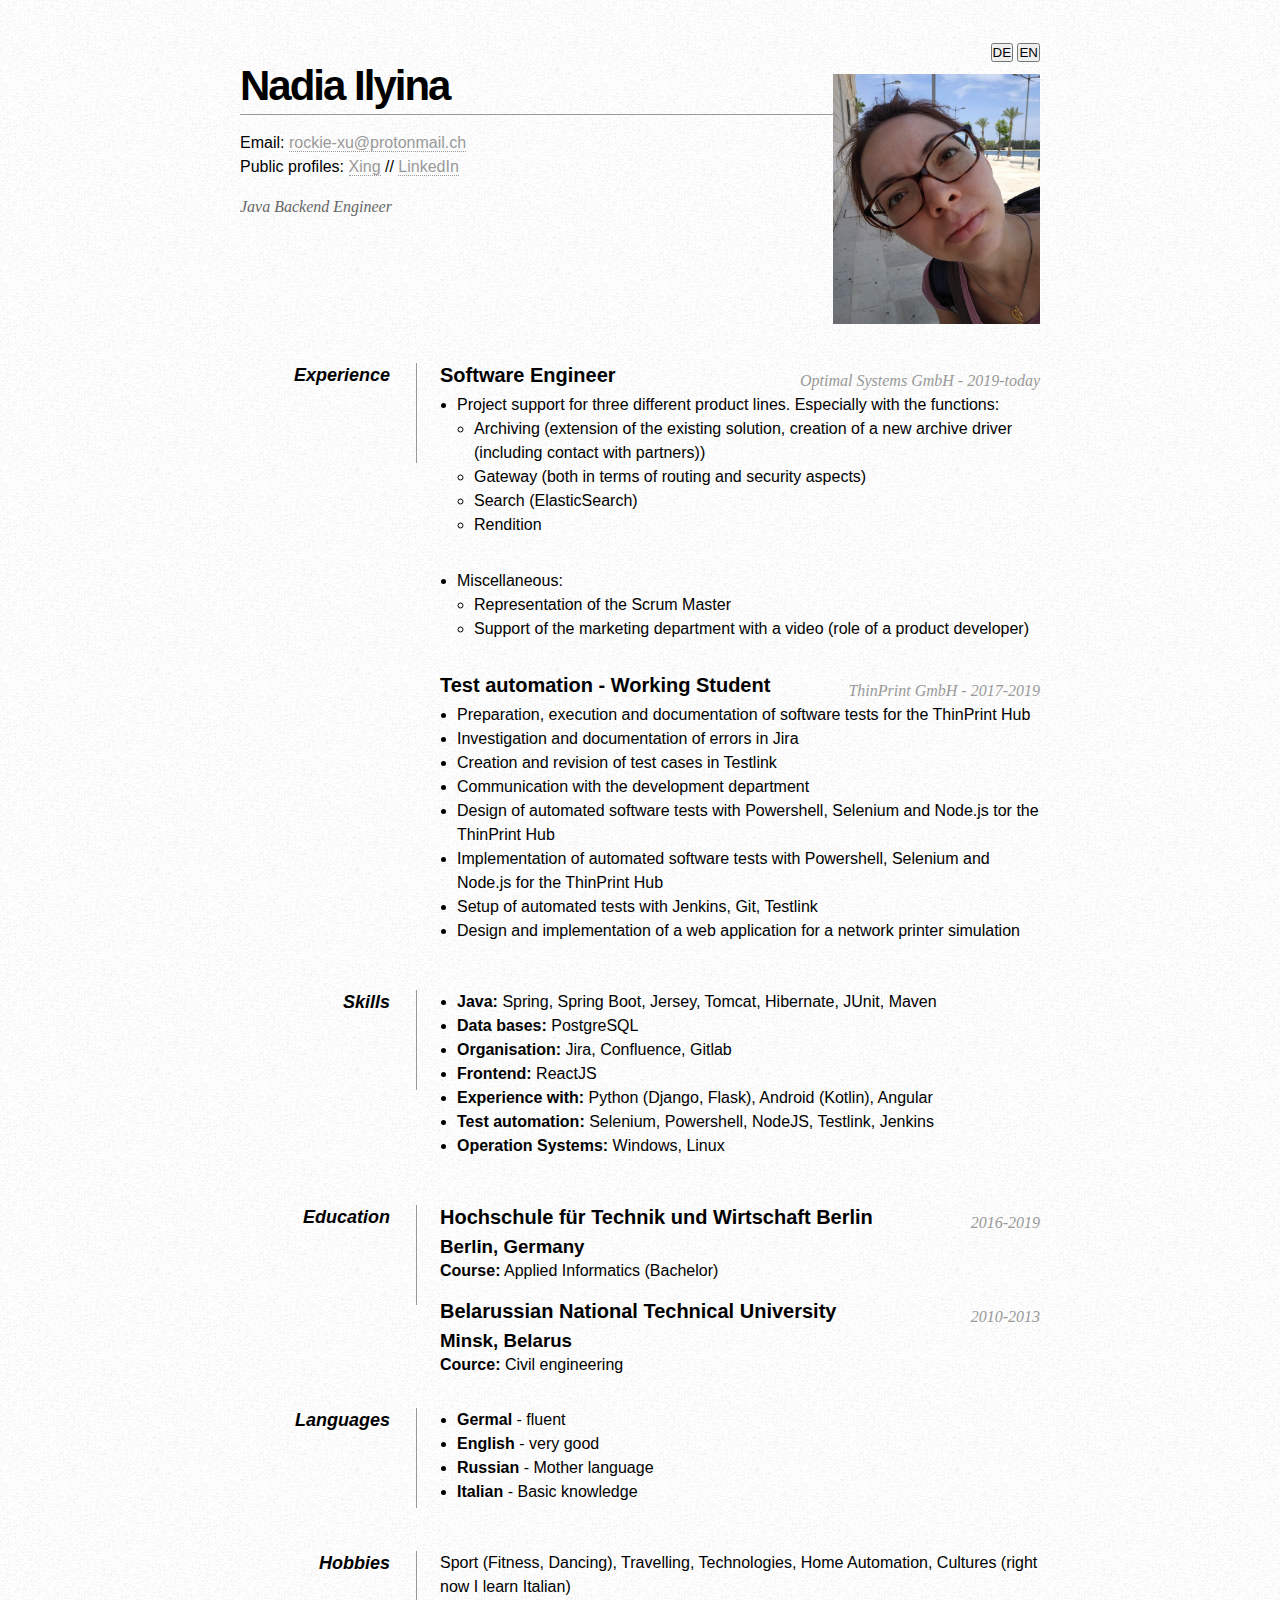
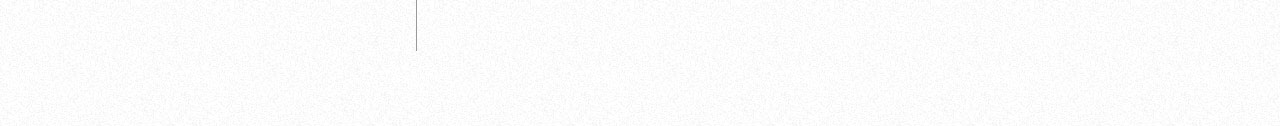
==== index_en.html @ c30f2872 "Update index_en.html" ====
<!DOCTYPE html PUBLIC "-//W3C//DTD XHTML 1.0 Strict//EN" "http://www.w3.org/TR/xhtml1/DTD/xhtml1-strict.dtd">
<html xmlns="http://www.w3.org/1999/xhtml" xml:lang="en" lang="en">

<head>
    <meta http-equiv="Content-Type" content="text/html; charset=utf-8" />
    <title>Rockie-Xu Resume</title>
    <link rel="stylesheet" href="styles.css">
</head>

<body>
    <div id="page-wrap">
        <div id="language-area">
            <button onclick="location.href = 'index.html';">
                DE
            </button>
            <button onclick="location.href = 'index_en.html';">
                EN
            </button>
        </div>

        <img src="images/rockie_2.jpg" alt="Photo of rockie-xu" id="pic" />

        <div id="contact-info" class="vcard">

            <h1 class="fn">Nadia Ilyina</h1>

            <p>
                Email: <a class="email" href="mailto:rockie-xu@protonmail.ch">rockie-xu@protonmail.ch</a>
                <br/> Public profiles: <a href="https://www.xing.com/profile/Nadia_Ilyina/cv">Xing</a> // <a class="profile_link" href="https://www.linkedin.com/in/nadia-ilyina-515b25109/">LinkedIn</a>
            </p>

        </div>

        <div id="objective">
            <p>
                Java Backend Engineer
                <br/>
                <br/>
                <br/>
            </p>
        </div>

        <div class="clear"></div>
        <br/>

        <dl>
            <dd class="clear"></dd>

            <dt>Experience</dt>
            <dd>
                <h2>Software Engineer</h2>
                <h2><span>Optimal Systems GmbH - 2019-today</span></h2>
                 <ul>
                    <li>
                        Project support for three different product lines. Especially with the functions:
                        <ul>
                            <li>Archiving (extension of the existing solution, creation of a new archive driver (including contact with partners))</li>
                            <li>Gateway (both in terms of routing and security aspects)</li>
                            <li>Search (ElasticSearch)</li>
                            <li>Rendition</li>
                        </ul>
                    </li>
                    <li>
                        Miscellaneous:
                        <ul>
                            <li>Representation of the Scrum Master</li>
                            <li>Support of the marketing department with a video (role of a product developer)   </li>
                        </ul>
                    </li>
                </ul>

                <h2>Test automation - Working Student</h2>
                <h2><span>ThinPrint GmbH - 2017-2019</span></h2>
                <ul>
                    <li>Preparation, execution and documentation of software tests for the ThinPrint Hub</li>
                    <li>Investigation and documentation of errors in Jira</li>
                    <li>Creation and revision of test cases in Testlink</li>
                    <li>Communication with the development department</li>
                    <li>Design of automated software tests with Powershell, Selenium and Node.js tor the ThinPrint Hub</li>
                    <li>Implementation of automated software tests with Powershell, Selenium and Node.js for the ThinPrint Hub</li>
                    <li>Setup of automated tests with Jenkins, Git, Testlink</li>
                    <li>Design and implementation of a web application for a network printer simulation</li>
                </ul>
            </dd>

            <dd class="clear"></dd>

            <dt>Skills</dt>
            <dd>
                <ul>
                    <li><strong>Java: </strong>Spring, Spring Boot, Jersey, Tomcat, Hibernate, JUnit, Maven</li>
                    <li><strong>Data bases: </strong>PostgreSQL</li>
                    <li><strong>Organisation: </strong>Jira, Confluence, Gitlab</li>
                    <li><strong>Frontend: </strong>ReactJS</li>
                    <li><strong>Experience with: </strong>Python (Django, Flask), Android (Kotlin), Angular</li>
                    <li><strong>Test automation: </strong>Selenium, Powershell, NodeJS, Testlink, Jenkins</li>
                    <li><strong>Operation Systems: </strong>Windows, Linux</li>
                </ul>
            </dd>

            <dd class="clear"></dd>

            <dt>Education</dt>
            <dd>
                <h2>Hochschule für Technik und Wirtschaft Berlin</h2>
                <h2><span>2016-2019</span></h2>
                <h3>Berlin, Germany</h3>
                <p><strong>Course:</strong> Applied Informatics (Bachelor)
            </dd>
            <dd>
                <h2>Belarussian National Technical University</h2>
                <h2><span>2010-2013</span></h2>
                <h3>Minsk, Belarus</h3>
                <p><strong>Cource: </strong>Civil engineering
            </dd>

            <dd class="clear"></dd>

            <dt>Languages</dt>
            <dd>
                <ul>
                    <li><strong>Germal</strong> - fluent</li>
                    <li><strong>English</strong> - very good</li>
                    <li><strong>Russian</strong> - Mother language</li>
                    <li><strong>Italian</strong> - Basic knowledge</li>
                </ul>
            </dd>

            <dd class="clear"></dd>

            <dt>Hobbies</dt>
            <dd>Sport (Fitness, Dancing), Travelling, Technologies, Home Automation, Cultures (right now I learn Italian)</dd>

            <dd class="clear"></dd>
        </dl>

        <div class="clear"></div>

    </div>

</body>

</html>
---- styles.css ----
* {
    margin: 0;
    padding: 0;
}

body {
    font: 16px Helvetica, Sans-Serif;
    line-height: 24px;
    background: url(images/noise.jpg);
}

.clear {
    clear: both;
}

#page-wrap {
    width: 800px;
    margin: 40px auto 60px;
}

#language-area {
    text-align: right;
    padding-bottom: 10px;
}

#pic {
    float: right;
    margin: 0px 0 0 0;
    height: 250px;
}

h1 {
    margin: 0 0 16px 0;
    padding: 0 0 16px 0;
    font-size: 42px;
    font-weight: bold;
    letter-spacing: -2px;
    border-bottom: 1px solid #999;
}

h2 {
    font-size: 20px;
    margin: 0 0 6px 0;
    position: relative;
}

h2 span {
    position: absolute;
    bottom: 0;
    right: 0;
    font-style: italic;
    font-family: Georgia, Serif;
    font-size: 16px;
    color: #999;
    font-weight: normal;
}

p {
    margin: 0 0 16px 0;
}

a {
    color: #999;
    text-decoration: none;
    border-bottom: 1px dotted #999;
}

a:hover {
    border-bottom-style: solid;
    color: black;
}

ul {
    margin: 0 0 32px 17px;
}

#objective {
    width: 500px;
    float: left;
}

#objective p {
    font-family: Georgia, Serif;
    font-style: italic;
    color: #666;
}

dt {
    font-style: italic;
    font-weight: bold;
    font-size: 18px;
    text-align: right;
    padding: 0 26px 0 0;
    width: 150px;
    float: left;
    height: 100px;
    border-right: 1px solid #999;
}

dd {
    width: 600px;
    float: right;
}

dd.clear {
    float: none;
    margin: 0;
    height: 15px;
}
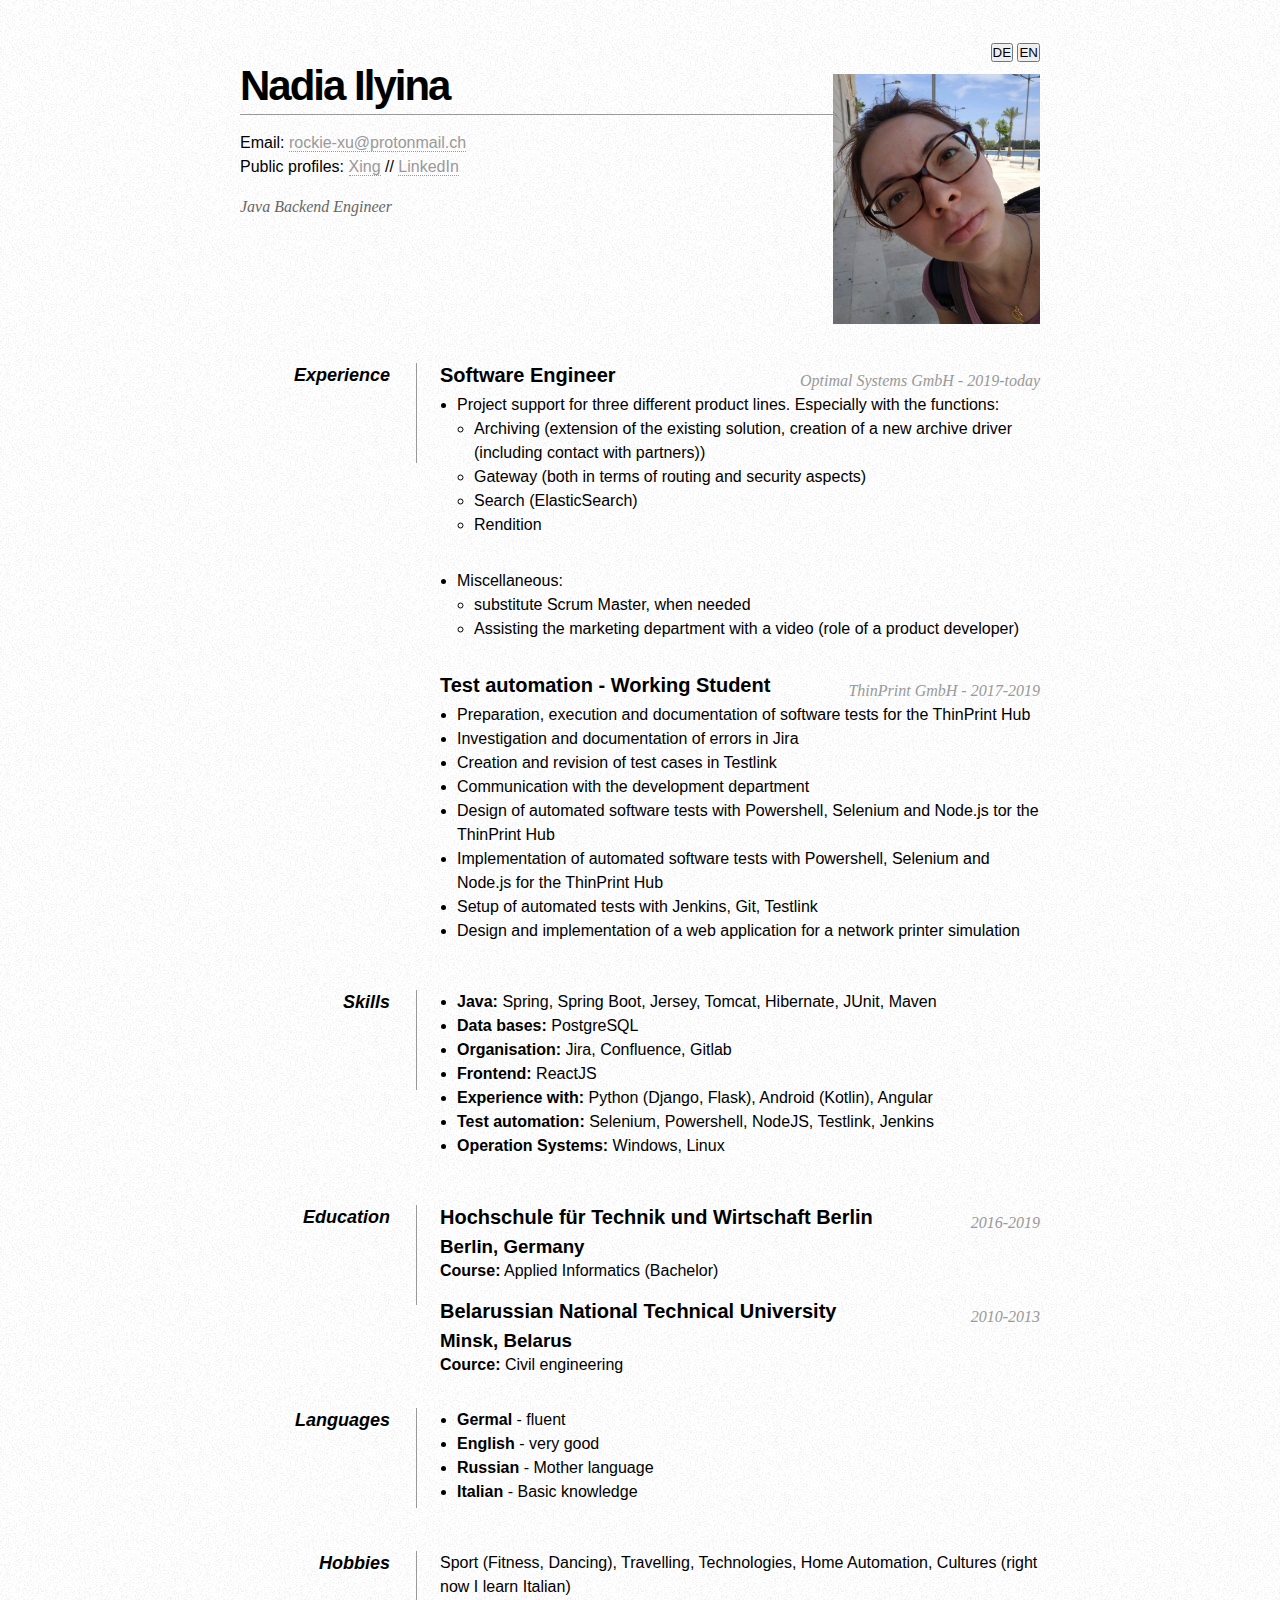
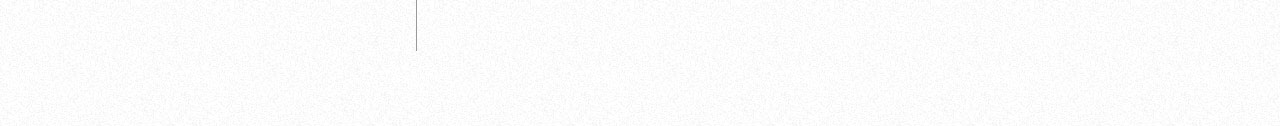
==== commit 865278cf: "Update index_en.html" ====
--- a/index_en.html
+++ b/index_en.html
@@ -63,8 +63,8 @@
                     <li>
                         Miscellaneous:
                         <ul>
-                            <li>Representation of the Scrum Master</li>
-                            <li>Support of the marketing department with a video (role of a product developer)   </li>
+                            <li>substitute Scrum Master, when needed</li>
+                            <li>Assisting the marketing department with a video (role of a product developer)</li>
                         </ul>
                     </li>
                 </ul>
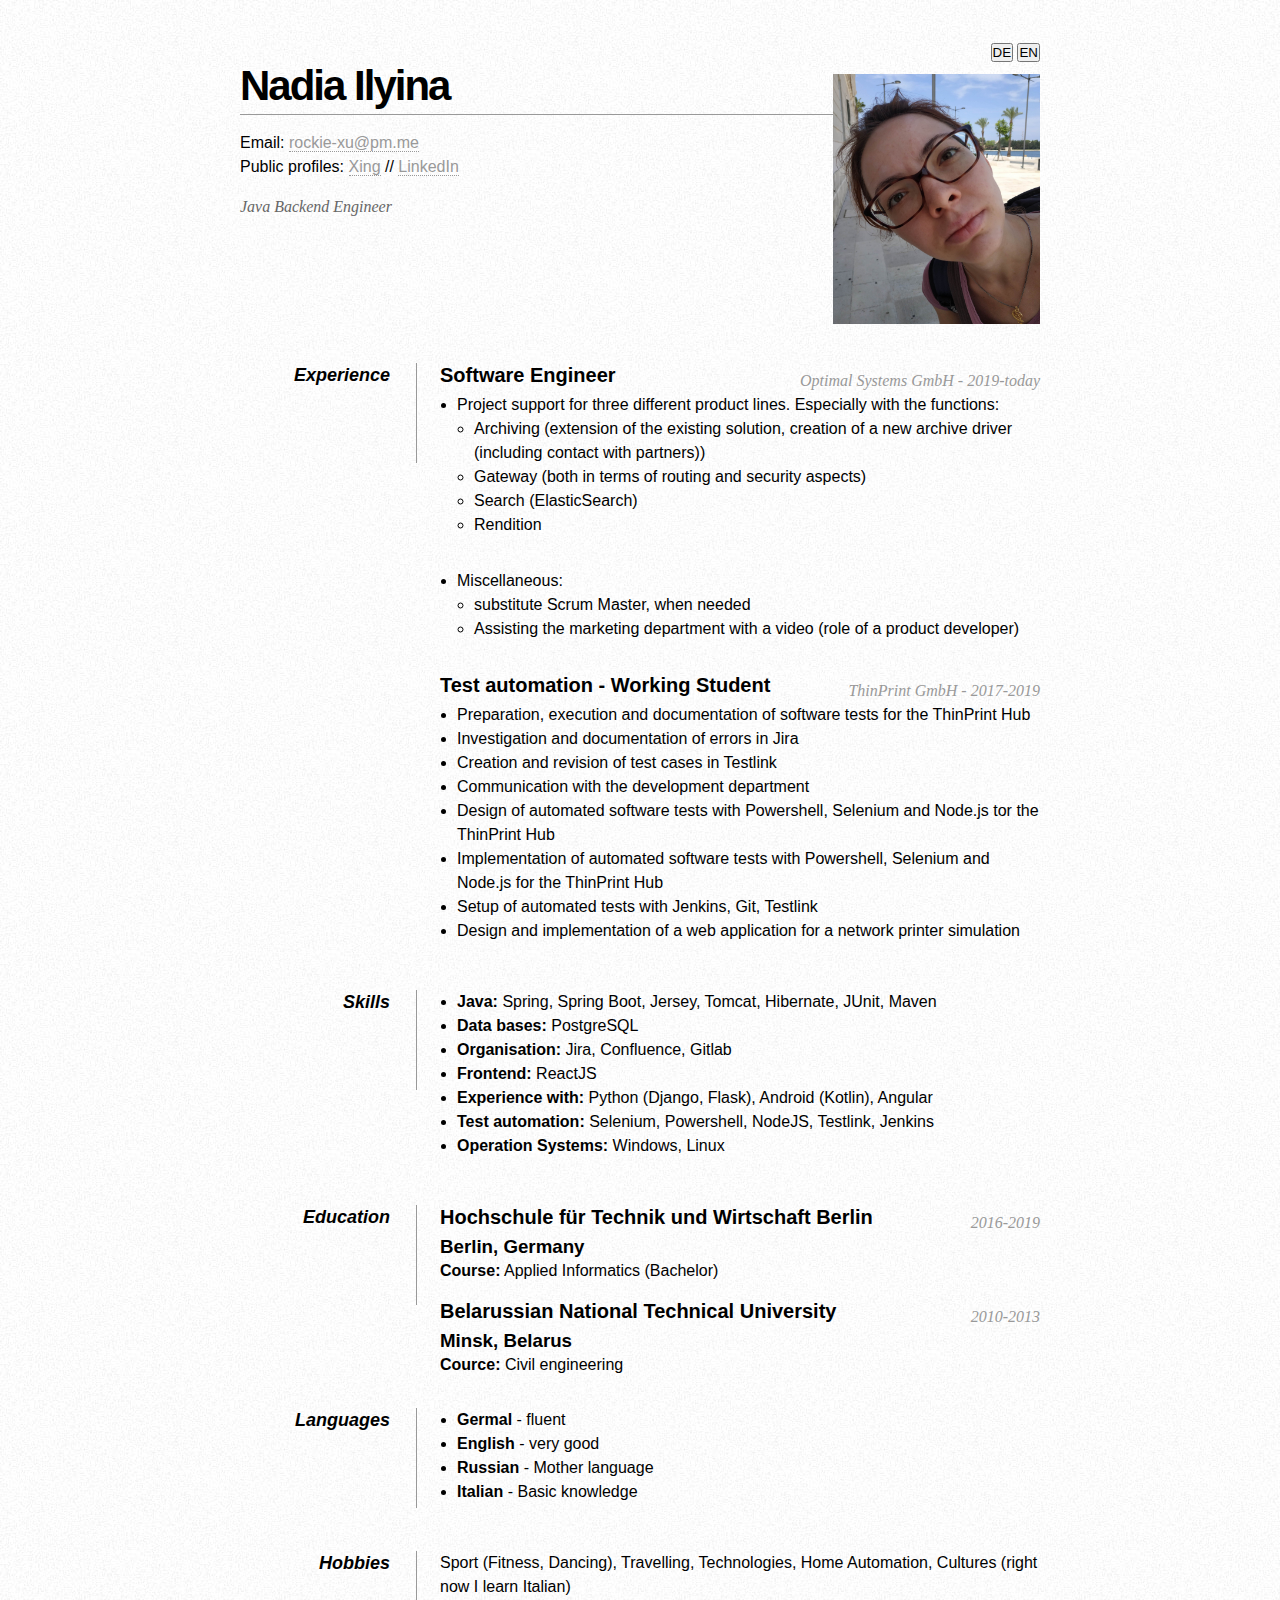
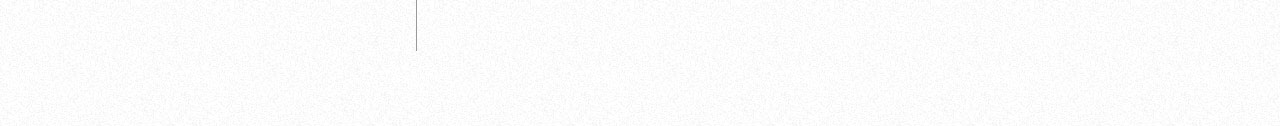
==== commit 8444ee98: "Update index_en.html" ====
--- a/index_en.html
+++ b/index_en.html
@@ -25,7 +25,7 @@
             <h1 class="fn">Nadia Ilyina</h1>
 
             <p>
-                Email: <a class="email" href="mailto:rockie-xu@protonmail.ch">rockie-xu@protonmail.ch</a>
+                Email: <a class="email" href="mailto:rockie-xu@pm.me">rockie-xu@pm.me</a>
                 <br/> Public profiles: <a href="https://www.xing.com/profile/Nadia_Ilyina/cv">Xing</a> // <a class="profile_link" href="https://www.linkedin.com/in/nadia-ilyina-515b25109/">LinkedIn</a>
             </p>
 
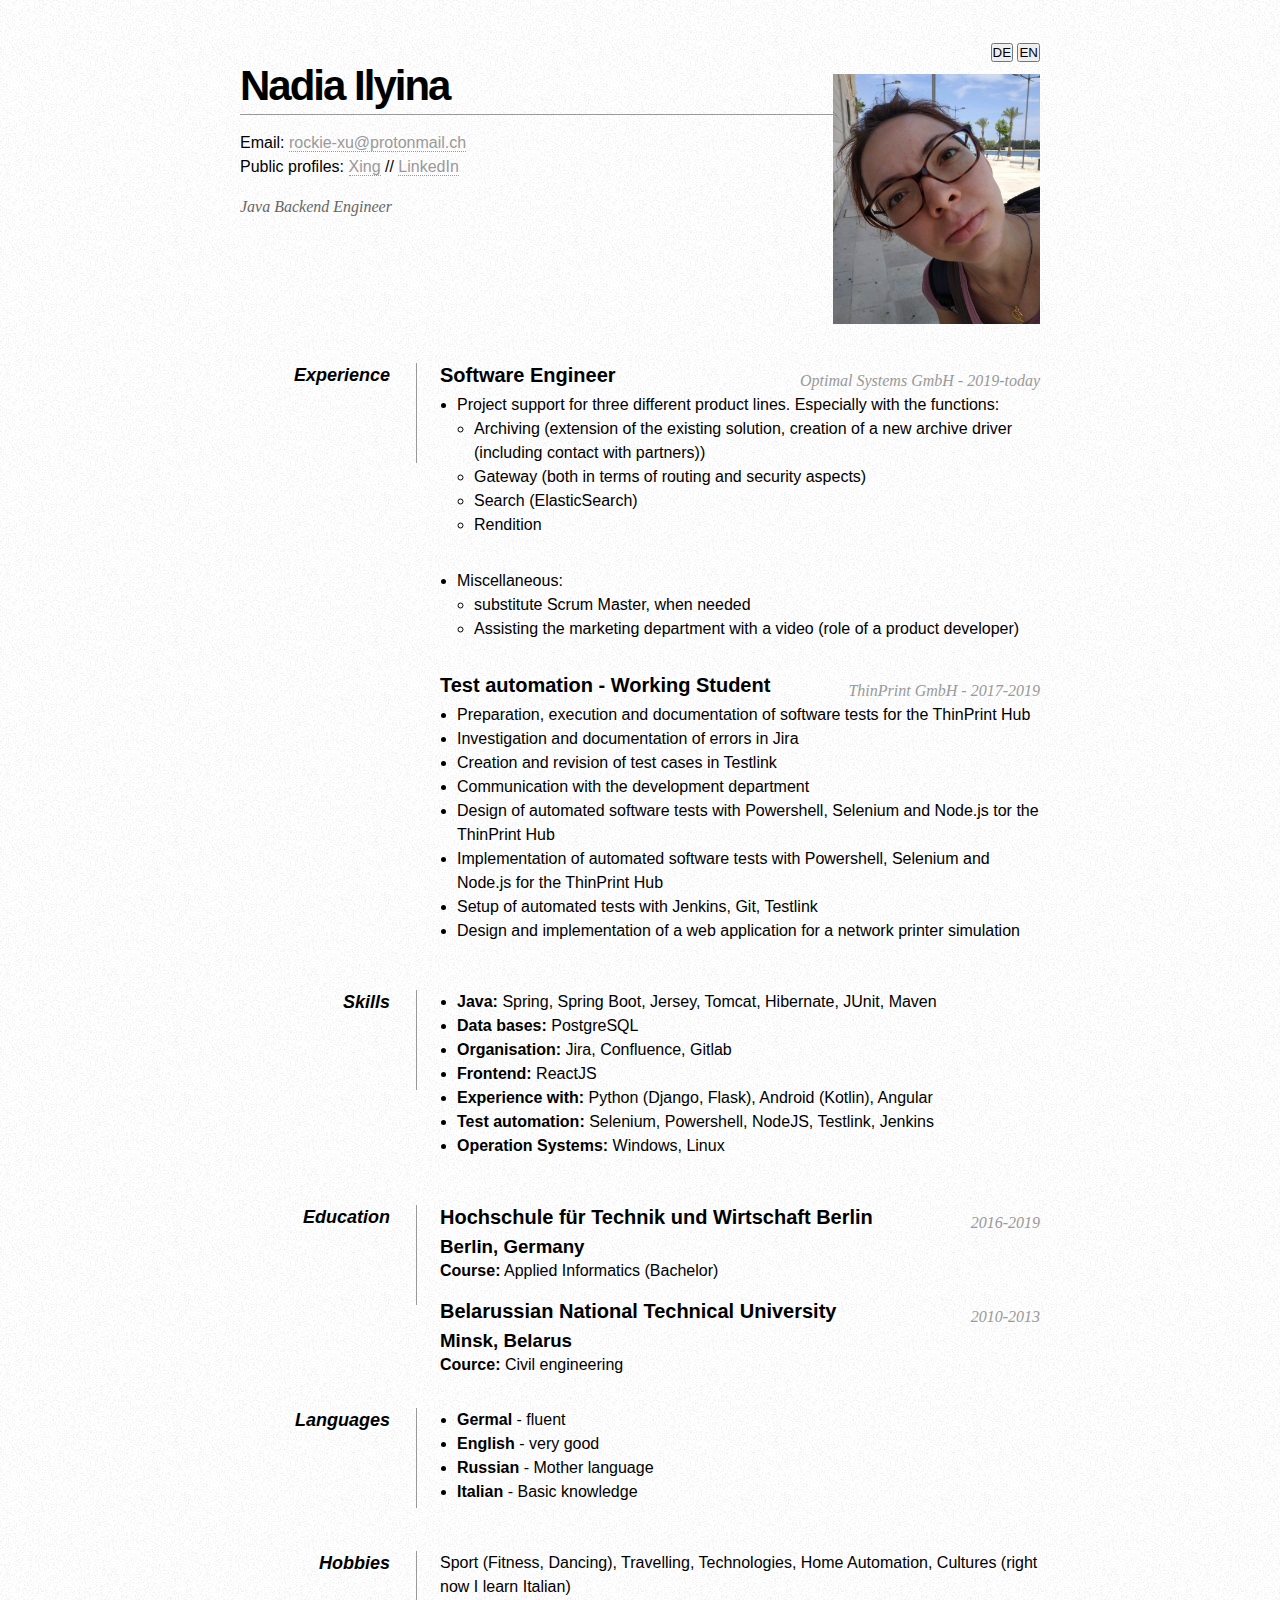
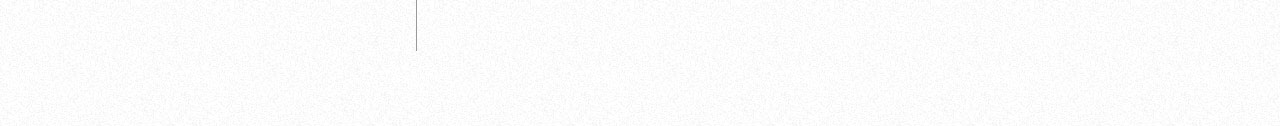
==== commit 13843351: "Update index_en.html" ====
--- a/index_en.html
+++ b/index_en.html
@@ -25,7 +25,7 @@
             <h1 class="fn">Nadia Ilyina</h1>
 
             <p>
-                Email: <a class="email" href="mailto:rockie-xu@pm.me">rockie-xu@pm.me</a>
+                Email: <a class="email" href="mailto:rockie-xu@protonmail.ch">rockie-xu@protonmail.ch</a>
                 <br/> Public profiles: <a href="https://www.xing.com/profile/Nadia_Ilyina/cv">Xing</a> // <a class="profile_link" href="https://www.linkedin.com/in/nadia-ilyina-515b25109/">LinkedIn</a>
             </p>
 
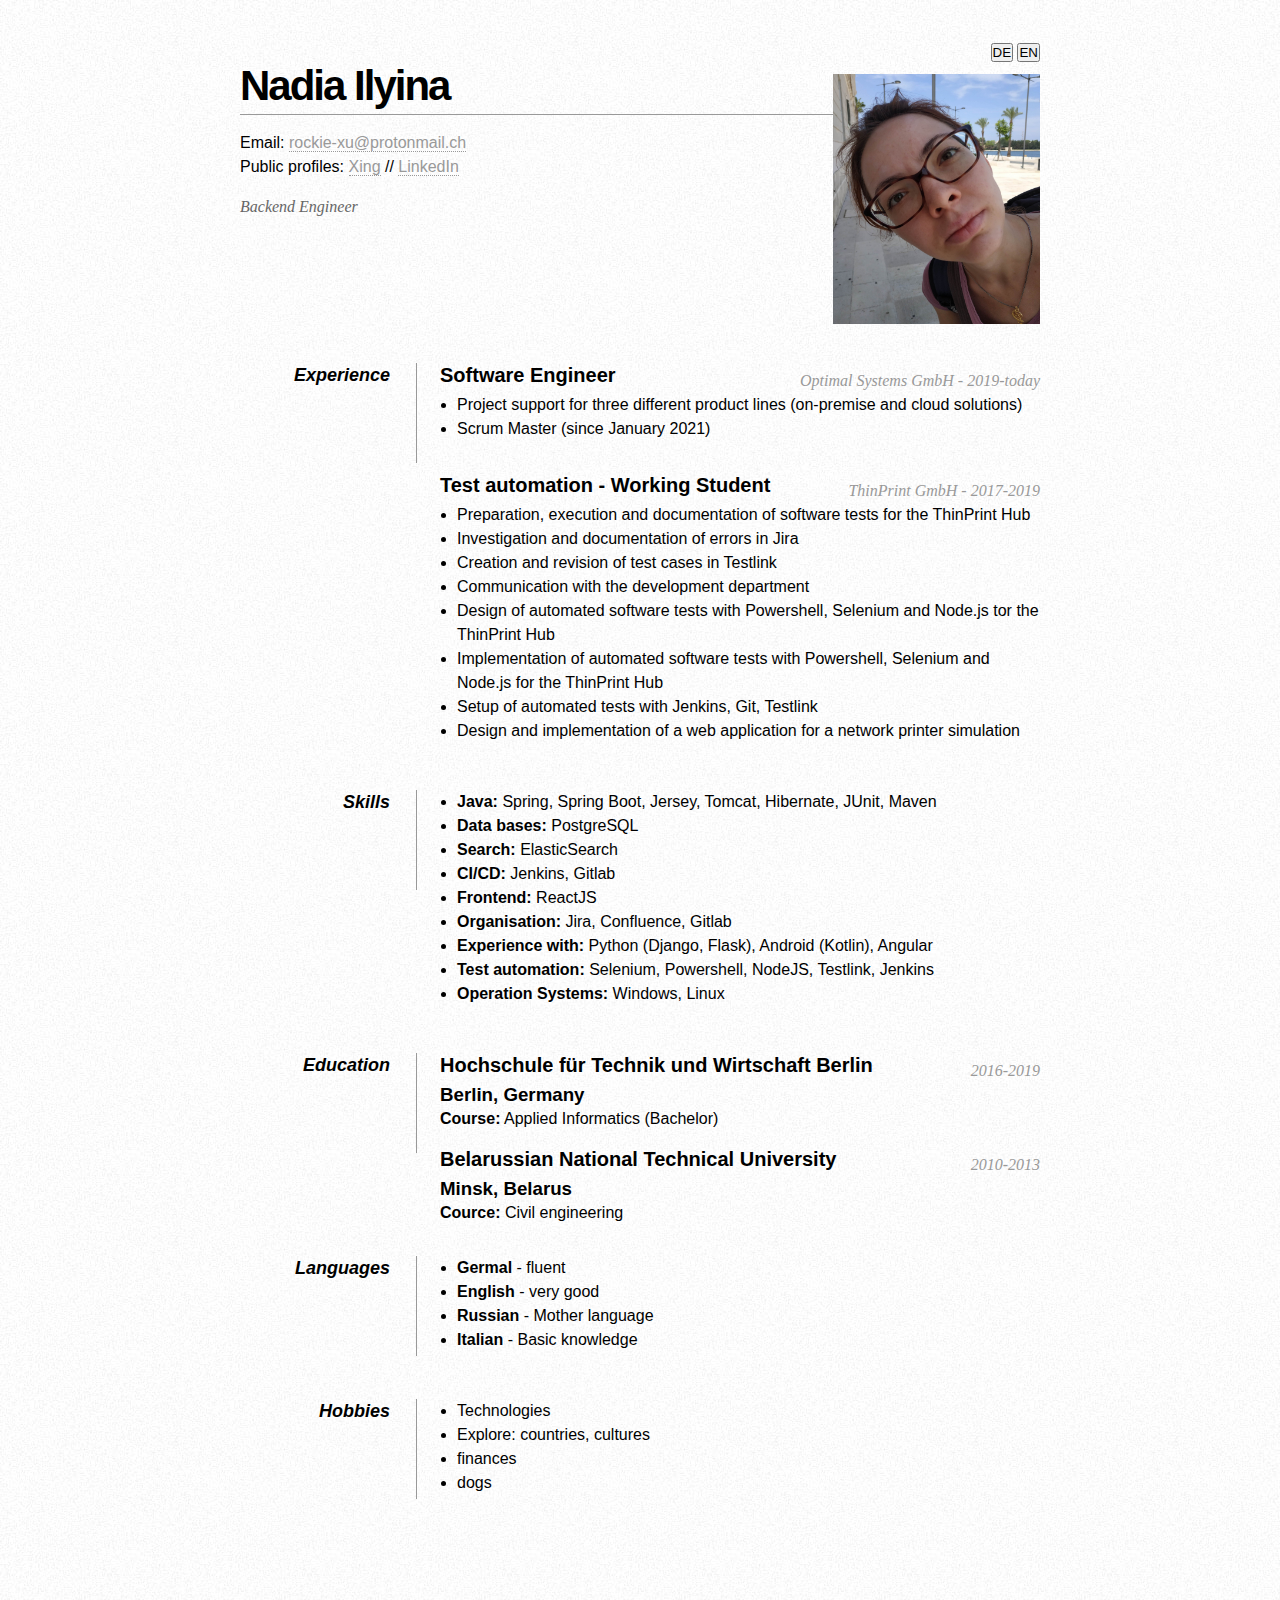
==== commit 65833118: "position description, hobbies changed" ====
--- a/index_en.html
+++ b/index_en.html
@@ -33,7 +33,7 @@
 
         <div id="objective">
             <p>
-                Java Backend Engineer
+                Backend Engineer
                 <br/>
                 <br/>
                 <br/>
@@ -52,21 +52,9 @@
                 <h2><span>Optimal Systems GmbH - 2019-today</span></h2>
                  <ul>
                     <li>
-                        Project support for three different product lines. Especially with the functions:
-                        <ul>
-                            <li>Archiving (extension of the existing solution, creation of a new archive driver (including contact with partners))</li>
-                            <li>Gateway (both in terms of routing and security aspects)</li>
-                            <li>Search (ElasticSearch)</li>
-                            <li>Rendition</li>
-                        </ul>
+                        Project support for three different product lines (on-premise and cloud solutions)
                     </li>
-                    <li>
-                        Miscellaneous:
-                        <ul>
-                            <li>substitute Scrum Master, when needed</li>
-                            <li>Assisting the marketing department with a video (role of a product developer)</li>
-                        </ul>
-                    </li>
+                    <li> Scrum Master (since January 2021) </li>
                 </ul>
 
                 <h2>Test automation - Working Student</h2>
@@ -90,8 +78,10 @@
                 <ul>
                     <li><strong>Java: </strong>Spring, Spring Boot, Jersey, Tomcat, Hibernate, JUnit, Maven</li>
                     <li><strong>Data bases: </strong>PostgreSQL</li>
+                    <li><strong>Search: </strong>ElasticSearch</li>
+                    <li><strong>CI/CD: </strong>Jenkins, Gitlab</li>
+                    <li><strong>Frontend: </strong>ReactJS</li>
                     <li><strong>Organisation: </strong>Jira, Confluence, Gitlab</li>
-                    <li><strong>Frontend: </strong>ReactJS</li>
                     <li><strong>Experience with: </strong>Python (Django, Flask), Android (Kotlin), Angular</li>
                     <li><strong>Test automation: </strong>Selenium, Powershell, NodeJS, Testlink, Jenkins</li>
                     <li><strong>Operation Systems: </strong>Windows, Linux</li>
@@ -129,7 +119,14 @@
             <dd class="clear"></dd>
 
             <dt>Hobbies</dt>
-            <dd>Sport (Fitness, Dancing), Travelling, Technologies, Home Automation, Cultures (right now I learn Italian)</dd>
+            <dd>
+                <ul>
+                    <li>Technologies</li>
+                    <li>Explore: countries, cultures</li>
+                    <li>finances</li>
+                    <li>dogs</li>
+                </ul>
+            </dd>
 
             <dd class="clear"></dd>
         </dl>
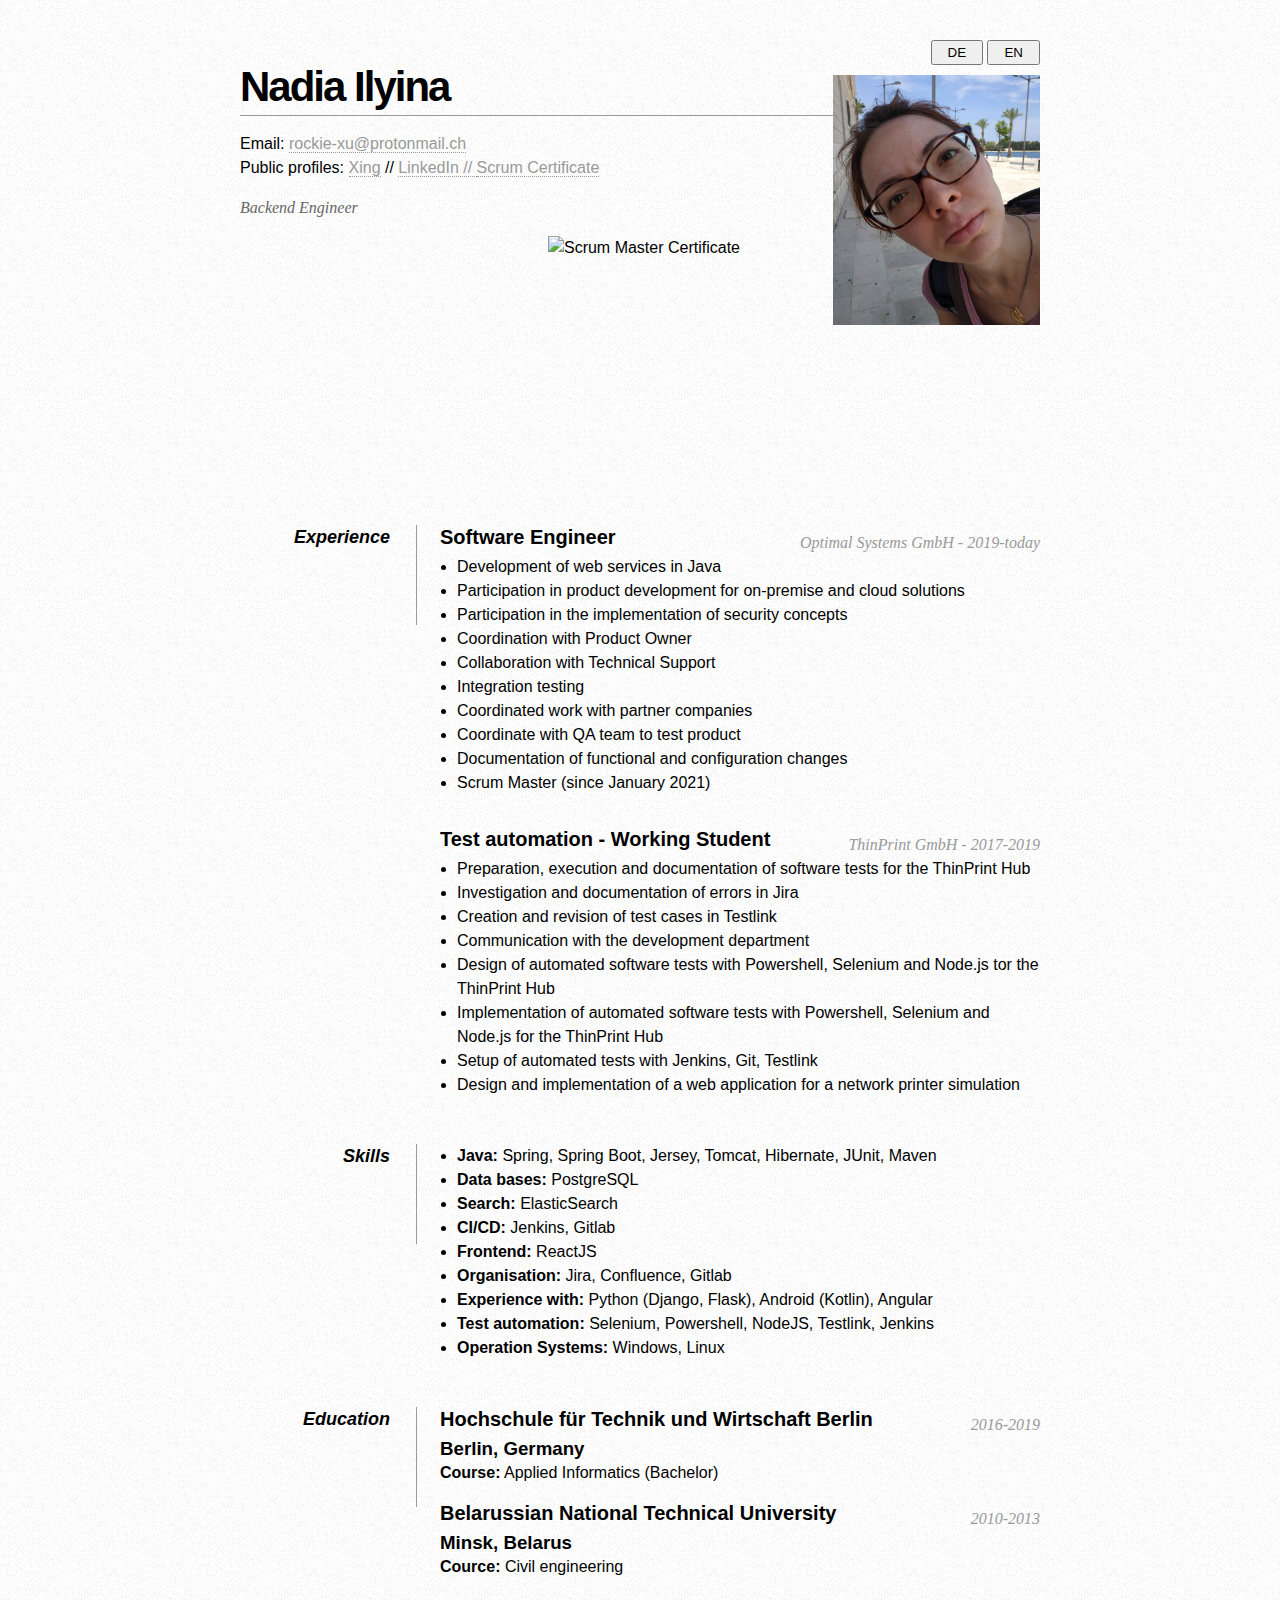
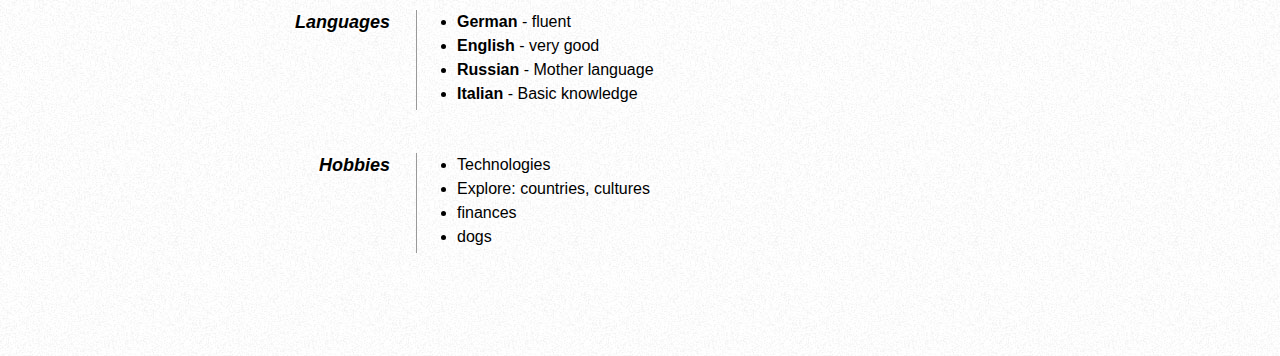
==== commit 121a2e54: "Update index_en.html" ====
--- a/index_en.html
+++ b/index_en.html
@@ -10,10 +10,10 @@
 <body>
     <div id="page-wrap">
         <div id="language-area">
-            <button onclick="location.href = 'index.html';">
+            <button onclick="location.href = 'index.html';" style="padding: 3px 15px;">
                 DE
             </button>
-            <button onclick="location.href = 'index_en.html';">
+            <button onclick="location.href = 'index_en.html';" style="padding: 3px 15px;">
                 EN
             </button>
         </div>
@@ -26,7 +26,7 @@
 
             <p>
                 Email: <a class="email" href="mailto:rockie-xu@protonmail.ch">rockie-xu@protonmail.ch</a>
-                <br/> Public profiles: <a href="https://www.xing.com/profile/Nadia_Ilyina/cv">Xing</a> // <a class="profile_link" href="https://www.linkedin.com/in/nadia-ilyina-515b25109/">LinkedIn</a>
+                <br/> Public profiles: <a href="https://www.xing.com/profile/Nadia_Ilyina/cv">Xing</a> // <a href="https://www.linkedin.com/in/nadia-ilyina-515b25109/">LinkedIn // <a href="https://bcert.me/bc/html/show-badge.html?b=zeqzjvjo">Scrum Certificate</a>
             </p>
 
         </div>
@@ -34,10 +34,8 @@
         <div id="objective">
             <p>
                 Backend Engineer
-                <br/>
-                <br/>
-                <br/>
             </p>
+            <img src="images/csm_logo.png" alt="Scrum Master Certificate" id="pic" />
         </div>
 
         <div class="clear"></div>
@@ -51,10 +49,16 @@
                 <h2>Software Engineer</h2>
                 <h2><span>Optimal Systems GmbH - 2019-today</span></h2>
                  <ul>
-                    <li>
-                        Project support for three different product lines (on-premise and cloud solutions)
-                    </li>
-                    <li> Scrum Master (since January 2021) </li>
+                    <li>Development of web services in Java</li>
+                    <li>Participation in product development for on-premise and cloud solutions</li>
+                    <li>Participation in the implementation of security concepts</li>
+                    <li>Coordination with Product Owner</li>
+                    <li>Collaboration with Technical Support</li>
+                    <li>Integration testing</li>
+                    <li>Coordinated work with partner companies</li>
+                    <li>Coordinate with QA team to test product</li>
+                    <li>Documentation of functional and configuration changes</li>
+                    <li>Scrum Master (since January 2021)</li>
                 </ul>
 
                 <h2>Test automation - Working Student</h2>
@@ -109,7 +113,7 @@
             <dt>Languages</dt>
             <dd>
                 <ul>
-                    <li><strong>Germal</strong> - fluent</li>
+                    <li><strong>German</strong> - fluent</li>
                     <li><strong>English</strong> - very good</li>
                     <li><strong>Russian</strong> - Mother language</li>
                     <li><strong>Italian</strong> - Basic knowledge</li>
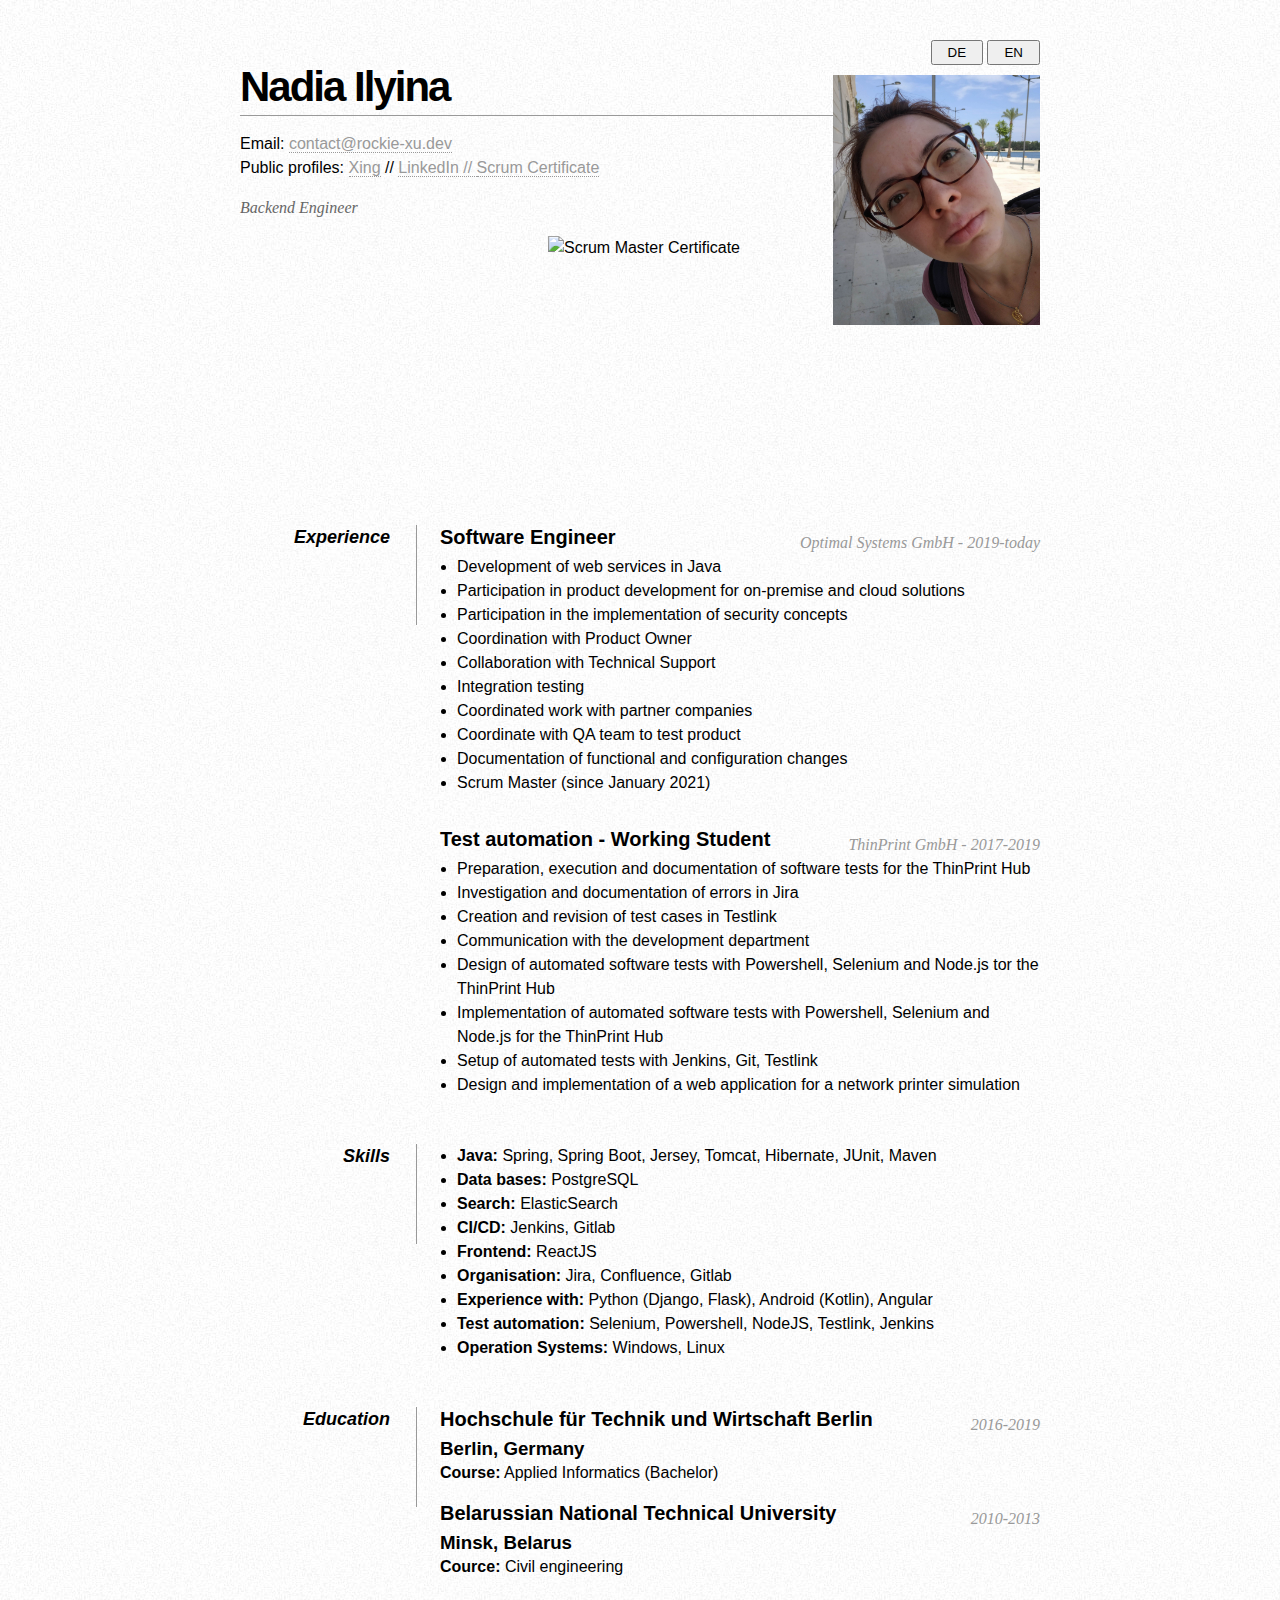
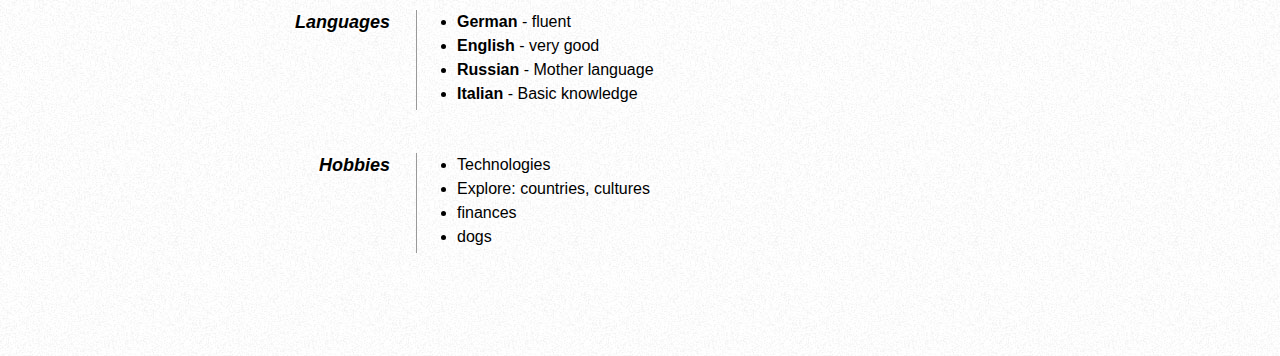
==== commit 0e570428: "Update index_en.html" ====
--- a/index_en.html
+++ b/index_en.html
@@ -25,7 +25,7 @@
             <h1 class="fn">Nadia Ilyina</h1>
 
             <p>
-                Email: <a class="email" href="mailto:rockie-xu@protonmail.ch">rockie-xu@protonmail.ch</a>
+                Email: <a class="email" href="mailto:contact@rockie-xu.dev">contact@rockie-xu.dev</a>
                 <br/> Public profiles: <a href="https://www.xing.com/profile/Nadia_Ilyina/cv">Xing</a> // <a href="https://www.linkedin.com/in/nadia-ilyina-515b25109/">LinkedIn // <a href="https://bcert.me/bc/html/show-badge.html?b=zeqzjvjo">Scrum Certificate</a>
             </p>
 
